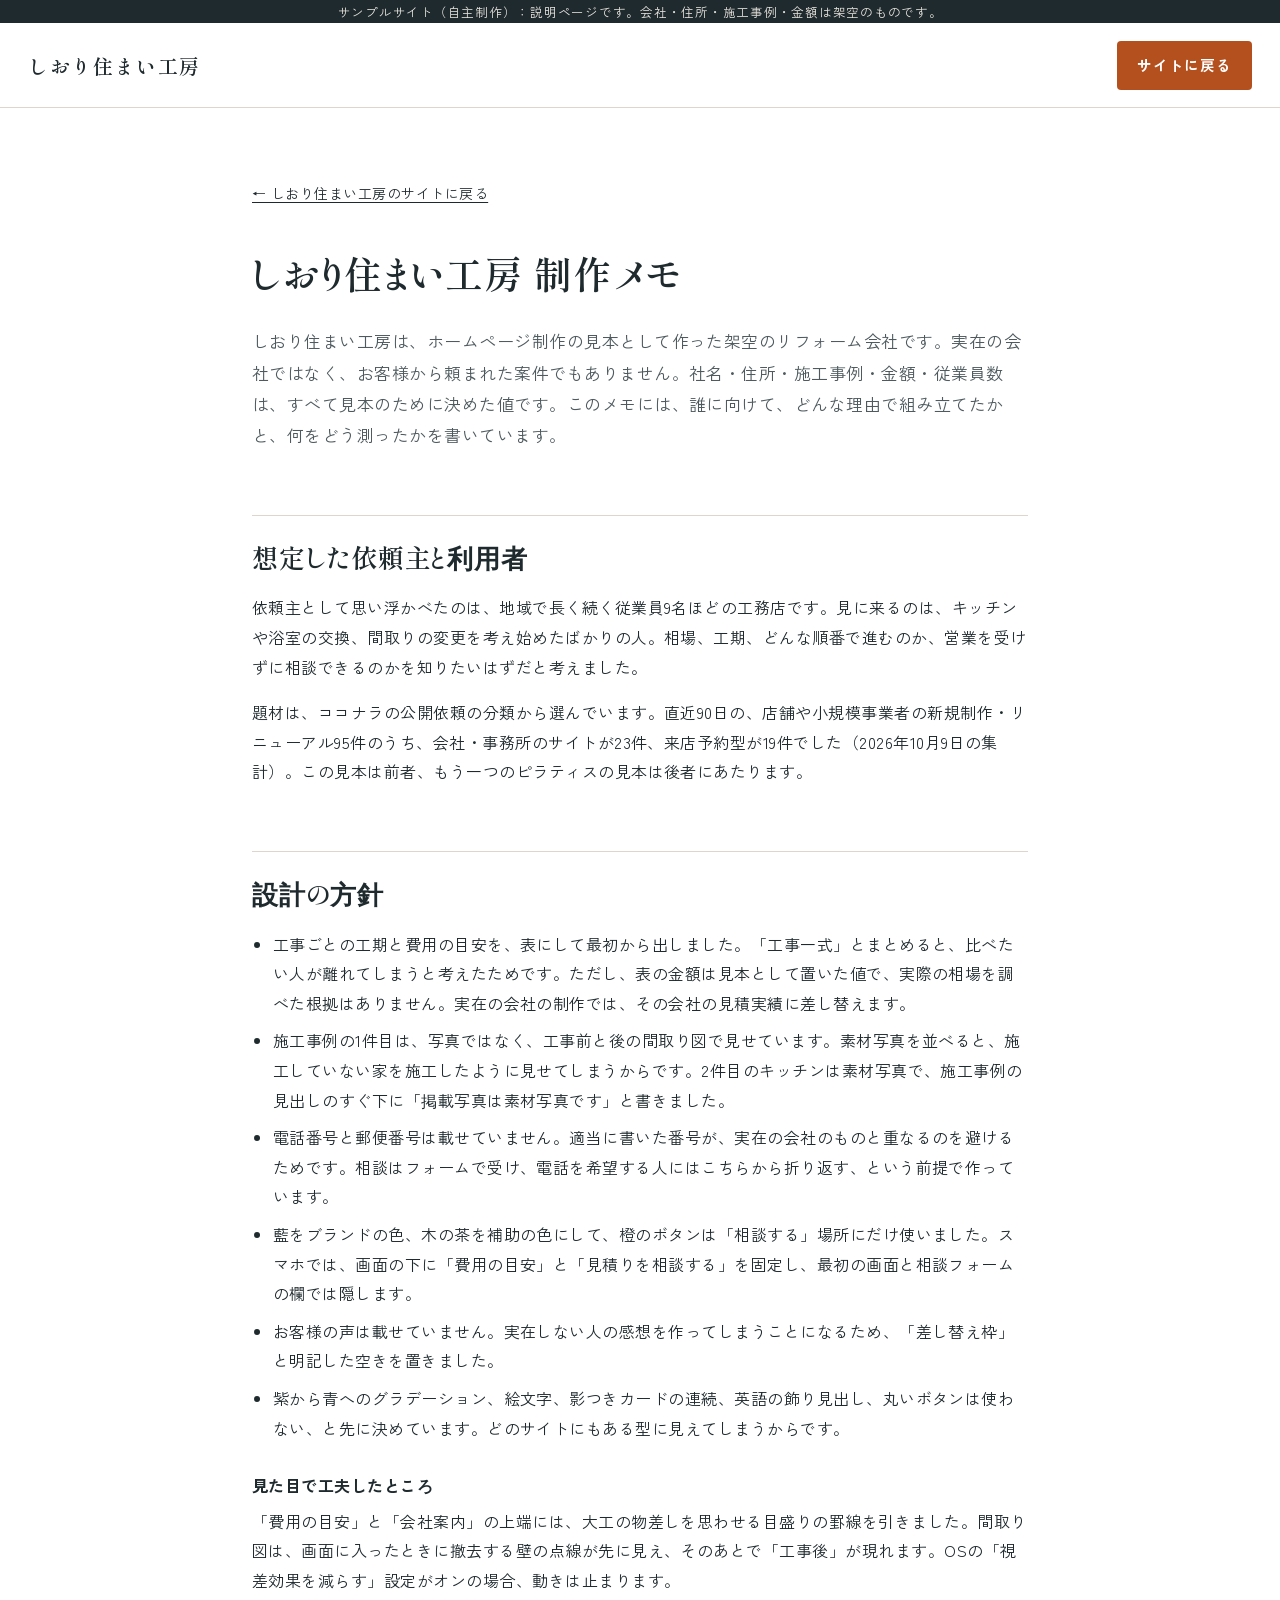
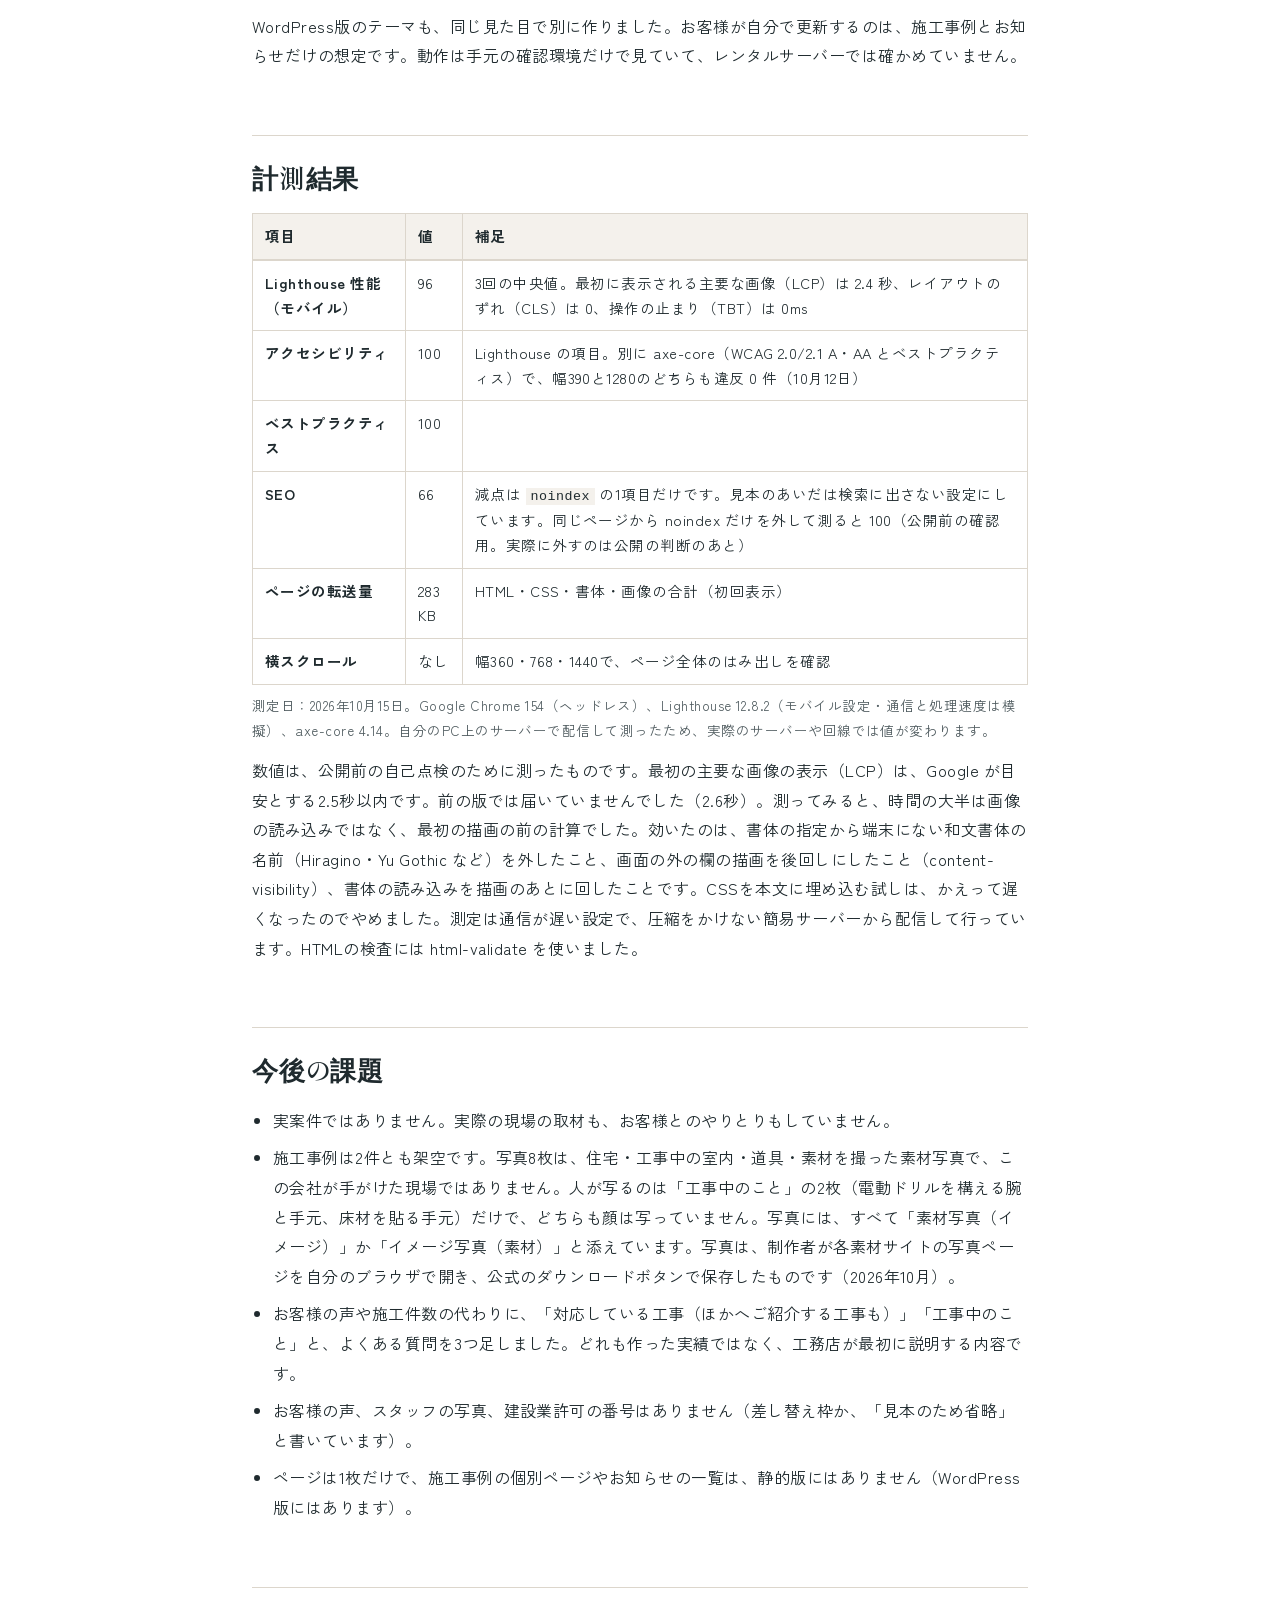
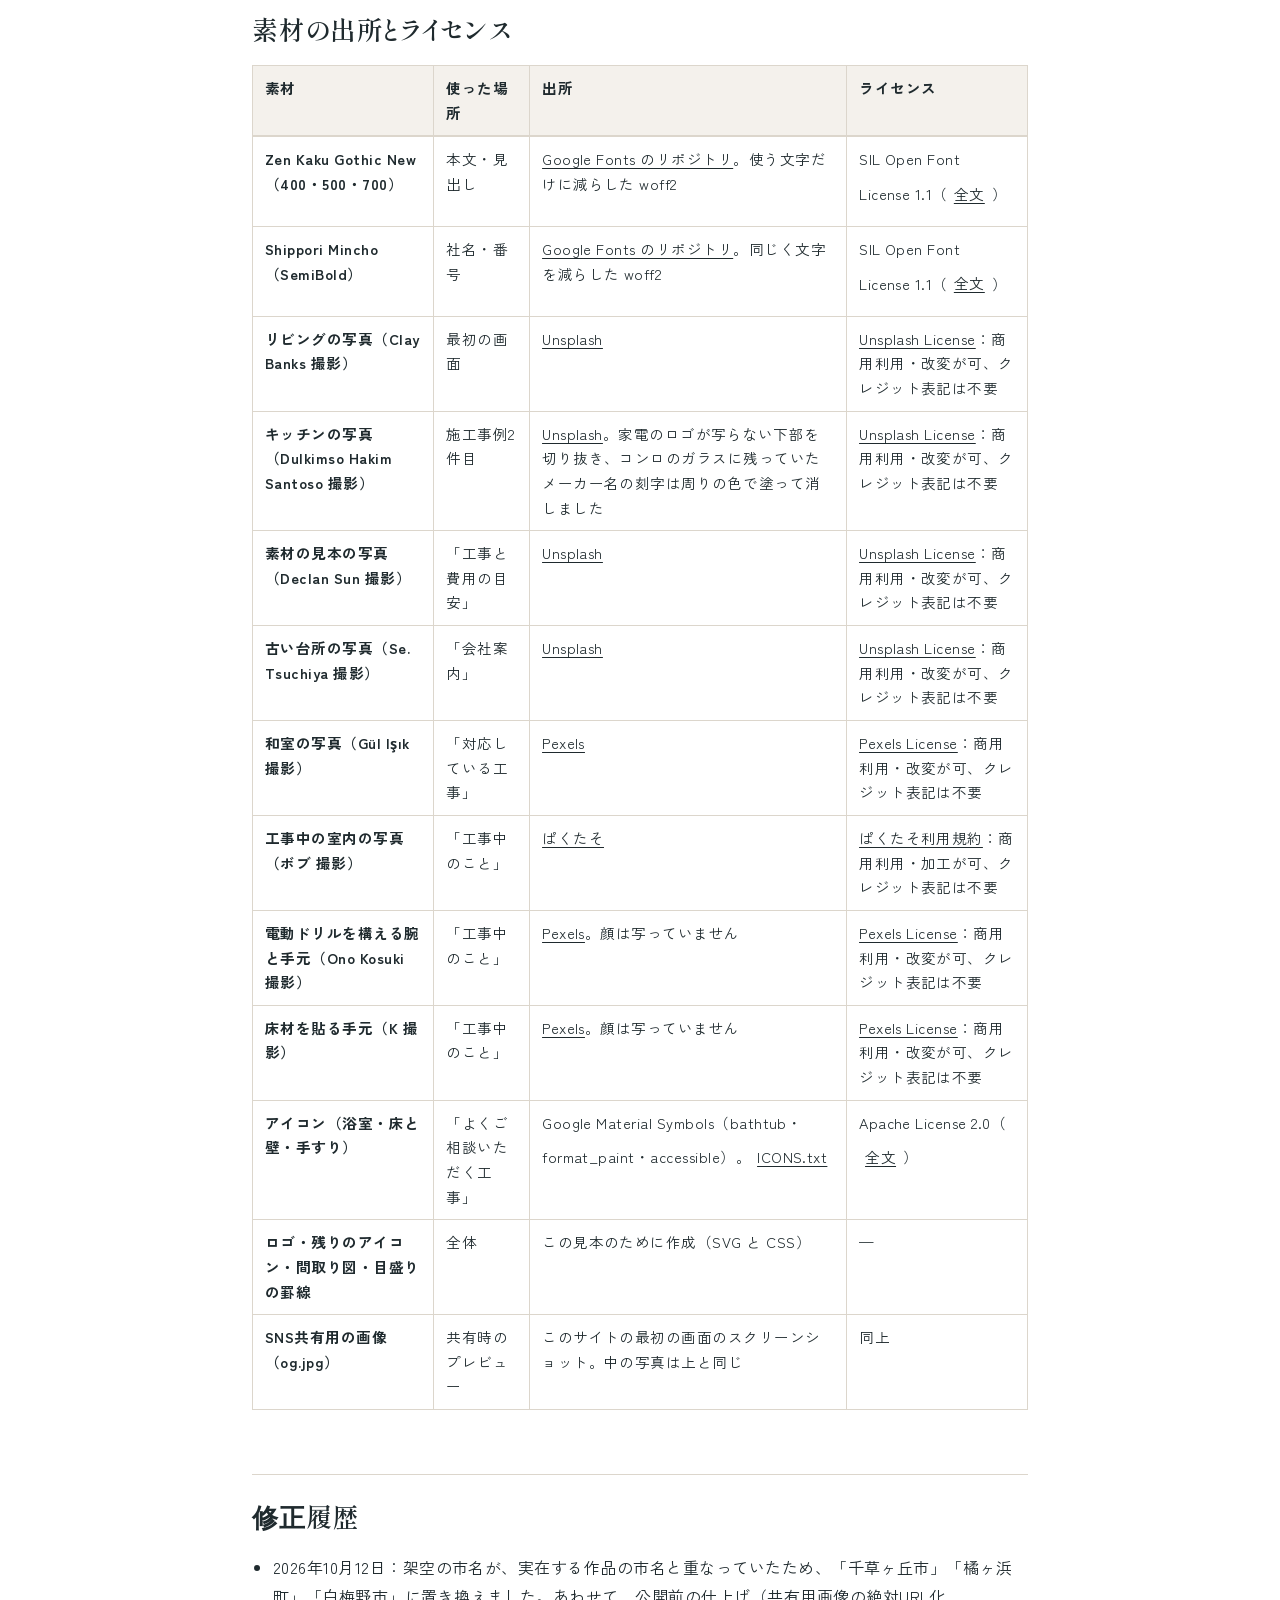
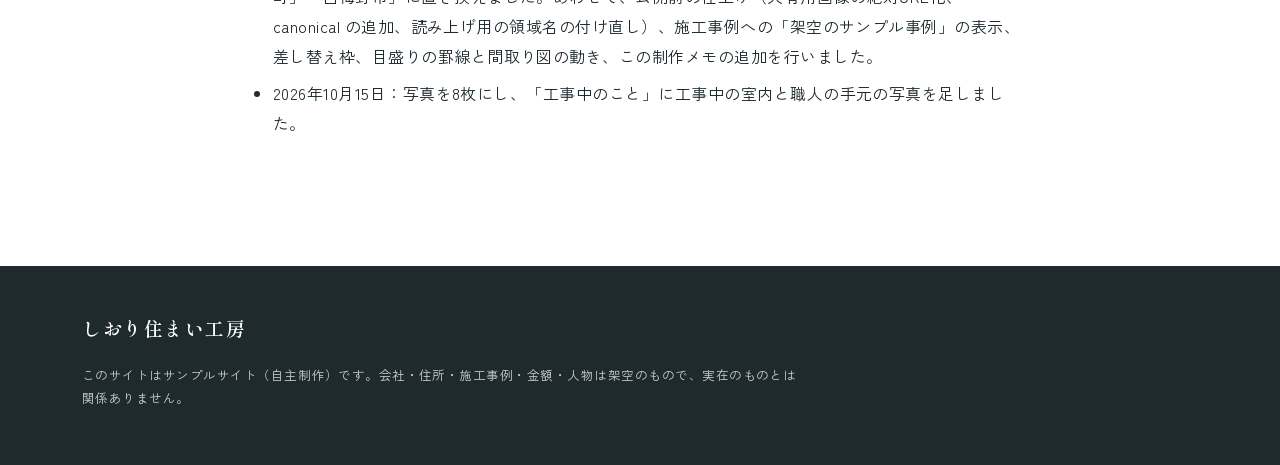
==== reform/notes/index.html @ e92b0770 "初版" ====
<!DOCTYPE html>
<html lang="ja">
<head>
<meta charset="utf-8">
<meta name="viewport" content="width=device-width, initial-scale=1">
<title>制作メモ｜しおり住まい工房（サンプルサイト）</title>
<meta name="description" content="しおり住まい工房（架空のリフォーム会社）の制作メモ。設計の意図、測定値、素材の出所。">
<meta name="robots" content="noindex">
<link rel="canonical" href="https://reypage.pages.dev/reform/notes/">
<link rel="icon" href="data:image/svg+xml,%3Csvg xmlns=%22http://www.w3.org/2000/svg%22 viewBox=%220 0 16 16%22%3E%3Crect width=%2216%22 height=%2216%22 fill=%22%2324476B%22/%3E%3C/svg%3E">
<link rel="stylesheet" href="../style.css">
<link rel="stylesheet" href="../fonts.css">
</head>
<body>
<a class="skip" href="#main">本文へ移動</a>
<aside class="sample-bar" aria-label="この見本について">サンプルサイト（自主制作）：説明ページです。会社・住所・施工事例・金額は架空のものです。</aside>
<header class="header"><div class="header__inner"><a class="logo" href="../"><span class="logo__main" style="font-size:20px">しおり住まい工房</span></a><a class="btn btn--cta" href="../" style="margin-left:auto">サイトに戻る</a></div></header>
<main id="main" class="notes"><div class="wrap wrap--narrow">
<p class="notes__back"><a href="../">← しおり住まい工房のサイトに戻る</a></p>
<h1>しおり住まい工房 制作メモ</h1>
<p class="notes__lead">しおり住まい工房は、ホームページ制作の見本として作った架空のリフォーム会社です。実在の会社ではなく、お客様から頼まれた案件でもありません。社名・住所・施工事例・金額・従業員数は、すべて見本のために決めた値です。このメモには、誰に向けて、どんな理由で組み立てたかと、何をどう測ったかを書いています。</p>

<h2>想定した依頼主と利用者</h2>
<p>依頼主として思い浮かべたのは、地域で長く続く従業員9名ほどの工務店です。見に来るのは、キッチンや浴室の交換、間取りの変更を考え始めたばかりの人。相場、工期、どんな順番で進むのか、営業を受けずに相談できるのかを知りたいはずだと考えました。</p>
<p>題材は、ココナラの公開依頼の分類から選んでいます。直近90日の、店舗や小規模事業者の新規制作・リニューアル95件のうち、会社・事務所のサイトが23件、来店予約型が19件でした（2026年10月9日の集計）。この見本は前者、もう一つのピラティスの見本は後者にあたります。</p>

<h2>設計の方針</h2>
<ul>
<li>工事ごとの工期と費用の目安を、表にして最初から出しました。「工事一式」とまとめると、比べたい人が離れてしまうと考えたためです。ただし、表の金額は見本として置いた値で、実際の相場を調べた根拠はありません。実在の会社の制作では、その会社の見積実績に差し替えます。</li>
<li>施工事例の1件目は、写真ではなく、工事前と後の間取り図で見せています。素材写真を並べると、施工していない家を施工したように見せてしまうからです。2件目のキッチンは素材写真で、施工事例の見出しのすぐ下に「掲載写真は素材写真です」と書きました。</li>
<li>電話番号と郵便番号は載せていません。適当に書いた番号が、実在の会社のものと重なるのを避けるためです。相談はフォームで受け、電話を希望する人にはこちらから折り返す、という前提で作っています。</li>
<li>藍をブランドの色、木の茶を補助の色にして、橙のボタンは「相談する」場所にだけ使いました。スマホでは、画面の下に「費用の目安」と「見積りを相談する」を固定し、最初の画面と相談フォームの欄では隠します。</li>
<li>お客様の声は載せていません。実在しない人の感想を作ってしまうことになるため、「差し替え枠」と明記した空きを置きました。</li>
<li>紫から青へのグラデーション、絵文字、影つきカードの連続、英語の飾り見出し、丸いボタンは使わない、と先に決めています。どのサイトにもある型に見えてしまうからです。</li>
</ul>
<h3>見た目で工夫したところ</h3>
<p>「費用の目安」と「会社案内」の上端には、大工の物差しを思わせる目盛りの罫線を引きました。間取り図は、画面に入ったときに撤去する壁の点線が先に見え、そのあとで「工事後」が現れます。OSの「視差効果を減らす」設定がオンの場合、動きは止まります。</p>
<p>WordPress版のテーマも、同じ見た目で別に作りました。お客様が自分で更新するのは、施工事例とお知らせだけの想定です。動作は手元の確認環境だけで見ていて、レンタルサーバーでは確かめていません。</p>

<h2>計測結果</h2>
<div class="notes__scroll" tabindex="0" role="region" aria-label="測定値の表（横にスクロールできます）"><table>
<caption class="visually-hidden">Lighthouse と axe の測定値</caption>
<thead><tr><th scope="col">項目</th><th scope="col">値</th><th scope="col">補足</th></tr></thead>
<tbody>
<tr><th scope="row">Lighthouse 性能（モバイル）</th><td data-label="値">96</td><td data-label="補足">3回の中央値。最初に表示される主要な画像（LCP）は 2.4 秒、レイアウトのずれ（CLS）は 0、操作の止まり（TBT）は 0ms</td></tr>
<tr><th scope="row">アクセシビリティ</th><td data-label="値">100</td><td data-label="補足">Lighthouse の項目。別に axe-core（WCAG 2.0/2.1 A・AA とベストプラクティス）で、幅390と1280のどちらも違反 0 件（10月12日）</td></tr>
<tr><th scope="row">ベストプラクティス</th><td data-label="値">100</td><td data-label="補足"></td></tr>
<tr><th scope="row">SEO</th><td data-label="値">66</td><td data-label="補足">減点は <code>noindex</code> の1項目だけです。見本のあいだは検索に出さない設定にしています。同じページから noindex だけを外して測ると 100（公開前の確認用。実際に外すのは公開の判断のあと）</td></tr>
<tr><th scope="row">ページの転送量</th><td data-label="値">283 KB</td><td data-label="補足">HTML・CSS・書体・画像の合計（初回表示）</td></tr>
<tr><th scope="row">横スクロール</th><td data-label="値">なし</td><td data-label="補足">幅360・768・1440で、ページ全体のはみ出しを確認</td></tr>
</tbody></table></div>
<p class="src">測定日：2026年10月15日。Google Chrome 154（ヘッドレス）、Lighthouse 12.8.2（モバイル設定・通信と処理速度は模擬）、axe-core 4.14。自分のPC上のサーバーで配信して測ったため、実際のサーバーや回線では値が変わります。</p>
<p>数値は、公開前の自己点検のために測ったものです。最初の主要な画像の表示（LCP）は、Google が目安とする2.5秒以内です。前の版では届いていませんでした（2.6秒）。測ってみると、時間の大半は画像の読み込みではなく、最初の描画の前の計算でした。効いたのは、書体の指定から端末にない和文書体の名前（Hiragino・Yu Gothic など）を外したこと、画面の外の欄の描画を後回しにしたこと（content-visibility）、書体の読み込みを描画のあとに回したことです。CSSを本文に埋め込む試しは、かえって遅くなったのでやめました。測定は通信が遅い設定で、圧縮をかけない簡易サーバーから配信して行っています。HTMLの検査には html-validate を使いました。</p>

<h2>今後の課題</h2>
<ul>
<li>実案件ではありません。実際の現場の取材も、お客様とのやりとりもしていません。</li>
<li>施工事例は2件とも架空です。写真8枚は、住宅・工事中の室内・道具・素材を撮った素材写真で、この会社が手がけた現場ではありません。人が写るのは「工事中のこと」の2枚（電動ドリルを構える腕と手元、床材を貼る手元）だけで、どちらも顔は写っていません。写真には、すべて「素材写真（イメージ）」か「イメージ写真（素材）」と添えています。写真は、制作者が各素材サイトの写真ページを自分のブラウザで開き、公式のダウンロードボタンで保存したものです（2026年10月）。</li>
<li>お客様の声や施工件数の代わりに、「対応している工事（ほかへご紹介する工事も）」「工事中のこと」と、よくある質問を3つ足しました。どれも作った実績ではなく、工務店が最初に説明する内容です。</li>
<li>お客様の声、スタッフの写真、建設業許可の番号はありません（差し替え枠か、「見本のため省略」と書いています）。</li>
<li>ページは1枚だけで、施工事例の個別ページやお知らせの一覧は、静的版にはありません（WordPress版にはあります）。</li>
</ul>

<h2>素材の出所とライセンス</h2>
<div class="notes__scroll" tabindex="0" role="region" aria-label="素材の出所とライセンスの表（横にスクロールできます）"><table>
<caption class="visually-hidden">素材の出所とライセンス</caption>
<thead><tr><th scope="col">素材</th><th scope="col">使った場所</th><th scope="col">出所</th><th scope="col">ライセンス</th></tr></thead>
<tbody>
<tr><th scope="row">Zen Kaku Gothic New（400・500・700）</th><td data-label="使った場所">本文・見出し</td><td data-label="出所"><a href="https://github.com/google/fonts/tree/main/ofl/zenkakugothicnew">Google Fonts のリポジトリ</a>。使う文字だけに減らした woff2</td><td data-label="ライセンス">SIL Open Font License 1.1（<a href="../fonts/OFL_ZenKakuGothicNew.txt">全文</a>）</td></tr>
<tr><th scope="row">Shippori Mincho（SemiBold）</th><td data-label="使った場所">社名・番号</td><td data-label="出所"><a href="https://github.com/google/fonts/tree/main/ofl/shipporimincho">Google Fonts のリポジトリ</a>。同じく文字を減らした woff2</td><td data-label="ライセンス">SIL Open Font License 1.1（<a href="../fonts/OFL_ShipporiMincho.txt">全文</a>）</td></tr>
<tr><th scope="row">リビングの写真（Clay Banks 撮影）</th><td data-label="使った場所">最初の画面</td><td data-label="出所"><a href="https://unsplash.com/photos/7pvC_d2iXSE">Unsplash</a></td><td data-label="ライセンス"><a href="https://unsplash.com/license">Unsplash License</a>：商用利用・改変が可、クレジット表記は不要</td></tr>
<tr><th scope="row">キッチンの写真（Dulkimso Hakim Santoso 撮影）</th><td data-label="使った場所">施工事例2件目</td><td data-label="出所"><a href="https://unsplash.com/photos/fdgzbUqUYVI">Unsplash</a>。家電のロゴが写らない下部を切り抜き、コンロのガラスに残っていたメーカー名の刻字は周りの色で塗って消しました</td><td data-label="ライセンス"><a href="https://unsplash.com/license">Unsplash License</a>：商用利用・改変が可、クレジット表記は不要</td></tr>
<tr><th scope="row">素材の見本の写真（Declan Sun 撮影）</th><td data-label="使った場所">「工事と費用の目安」</td><td data-label="出所"><a href="https://unsplash.com/photos/apJMCEBNucw">Unsplash</a></td><td data-label="ライセンス"><a href="https://unsplash.com/license">Unsplash License</a>：商用利用・改変が可、クレジット表記は不要</td></tr>
<tr><th scope="row">古い台所の写真（Se. Tsuchiya 撮影）</th><td data-label="使った場所">「会社案内」</td><td data-label="出所"><a href="https://unsplash.com/photos/gm7OwXLhJFY">Unsplash</a></td><td data-label="ライセンス"><a href="https://unsplash.com/license">Unsplash License</a>：商用利用・改変が可、クレジット表記は不要</td></tr>
<tr><th scope="row">和室の写真（Gül Işık 撮影）</th><td data-label="使った場所">「対応している工事」</td><td data-label="出所"><a href="https://www.pexels.com/photo/35680935/">Pexels</a></td><td data-label="ライセンス"><a href="https://www.pexels.com/license/">Pexels License</a>：商用利用・改変が可、クレジット表記は不要</td></tr>
<tr><th scope="row">工事中の室内の写真（ボブ 撮影）</th><td data-label="使った場所">「工事中のこと」</td><td data-label="出所"><a href="https://www.pakutaso.com/20200706202post-28720.html">ぱくたそ</a></td><td data-label="ライセンス"><a href="https://www.pakutaso.com/userpolicy.html">ぱくたそ利用規約</a>：商用利用・加工が可、クレジット表記は不要</td></tr>
<tr><th scope="row">電動ドリルを構える腕と手元（Ono Kosuki 撮影）</th><td data-label="使った場所">「工事中のこと」</td><td data-label="出所"><a href="https://www.pexels.com/photo/5973900/">Pexels</a>。顔は写っていません</td><td data-label="ライセンス"><a href="https://www.pexels.com/license/">Pexels License</a>：商用利用・改変が可、クレジット表記は不要</td></tr>
<tr><th scope="row">床材を貼る手元（K 撮影）</th><td data-label="使った場所">「工事中のこと」</td><td data-label="出所"><a href="https://www.pexels.com/photo/4263067/">Pexels</a>。顔は写っていません</td><td data-label="ライセンス"><a href="https://www.pexels.com/license/">Pexels License</a>：商用利用・改変が可、クレジット表記は不要</td></tr>
<tr><th scope="row">アイコン（浴室・床と壁・手すり）</th><td data-label="使った場所">「よくご相談いただく工事」</td><td data-label="出所">Google Material Symbols（bathtub・format_paint・accessible）。<a href="../ICONS.txt">ICONS.txt</a></td><td data-label="ライセンス">Apache License 2.0（<a href="../LICENSE_Apache-2.0.txt">全文</a>）</td></tr>
<tr><th scope="row">ロゴ・残りのアイコン・間取り図・目盛りの罫線</th><td data-label="使った場所">全体</td><td data-label="出所">この見本のために作成（SVG と CSS）</td><td data-label="ライセンス">—</td></tr>
<tr><th scope="row">SNS共有用の画像（og.jpg）</th><td data-label="使った場所">共有時のプレビュー</td><td data-label="出所">このサイトの最初の画面のスクリーンショット。中の写真は上と同じ</td><td data-label="ライセンス">同上</td></tr>
</tbody></table></div>

<h2>修正履歴</h2>
<ul>
<li>2026年10月12日：架空の市名が、実在する作品の市名と重なっていたため、「千草ヶ丘市」「橘ヶ浜町」「白梅野市」に置き換えました。あわせて、公開前の仕上げ（共有用画像の絶対URL化、canonical の追加、読み上げ用の領域名の付け直し）、施工事例への「架空のサンプル事例」の表示、差し替え枠、目盛りの罫線と間取り図の動き、この制作メモの追加を行いました。</li>
<li>2026年10月15日：写真を8枚にし、「工事中のこと」に工事中の室内と職人の手元の写真を足しました。</li>
</ul>

</div></main>
<footer class="footer"><div class="wrap"><p class="footer__logo">しおり住まい工房</p><p class="footer__disclaimer">このサイトはサンプルサイト（自主制作）です。会社・住所・施工事例・金額・人物は架空のもので、実在のものとは関係ありません。</p></div></footer>
</body></html>
---- reform/style.css ----
/* しおり住まい工房（見本・架空）— デザインの決まり: DESIGN.md */
:root{
  --bg:#FFFFFF; --bg2:#F4F1EC; --bg3:#EAE4DA;
  --ink:#1F2A2E; --ink2:#4E5A5E; --line:#DCD6CC;
  --wood:#82572D; --wood-l:#E9DCCB;
  --brand:#24476B; --brand-d:#1A3550;
  --cta:#B4501E; --cta-h:#963F14;
  --sans:"ZenKaku",sans-serif;
  --serif:"Shippori",serif;
  --w:1180px; --sec:112px;
}
*,*::before,*::after{box-sizing:border-box}
html{scroll-behavior:smooth;-webkit-text-size-adjust:100%}
@media (prefers-reduced-motion:reduce){html{scroll-behavior:auto}}
body{margin:0;background:var(--bg);color:var(--ink);font-family:var(--sans);font-size:16px;line-height:1.85;letter-spacing:.03em}
img{max-width:100%;height:auto;display:block}
a{color:inherit}
:focus-visible{outline:3px solid var(--cta);outline-offset:3px}
.skip{position:absolute;left:-999px;top:0;background:#fff;padding:8px 12px;z-index:100}
.skip:focus{left:8px}
.visually-hidden{position:absolute;width:1px;height:1px;overflow:hidden;clip:rect(0 0 0 0);white-space:nowrap}
.nw{display:inline-block;white-space:nowrap}
.wrap{max-width:var(--w);margin:0 auto;padding:0 32px}
.wrap--narrow{max-width:840px}
p{margin:0 0 1em}
.sample-bar{background:var(--ink);color:#E8E4DD;font-size:12.5px;text-align:center;padding:6px 12px;letter-spacing:.06em}

/* header */
.header{position:sticky;top:0;z-index:50;background:#fff;border-bottom:1px solid var(--line)}
.header__inner{max-width:1360px;margin:0 auto;padding:0 28px;height:84px;display:flex;align-items:center;gap:32px}
.logo{display:flex;align-items:center;gap:12px;text-decoration:none}
.logo__mark{width:34px;height:34px;background:var(--brand);position:relative;flex:none}
.logo__mark::before{content:"";position:absolute;left:50%;top:11px;width:15px;height:15px;border-top:3px solid #fff;border-left:3px solid #fff;transform:translateX(-50%) rotate(45deg)}
.logo__mark::after{content:"";position:absolute;left:50%;bottom:6px;width:6px;height:9px;background:var(--wood-l);transform:translateX(-50%)}
.logo__text{display:flex;flex-direction:column;line-height:1.25}
.logo__main{font-family:var(--serif);font-weight:600;font-size:22px;letter-spacing:.08em}
.logo__sub{font-size:11px;color:var(--ink2);letter-spacing:.12em}
.nav{margin-left:auto}
.nav ul{display:flex;gap:26px;list-style:none;margin:0;padding:0}
.nav a{text-decoration:none;font-weight:500;font-size:14.5px}
.nav a:hover{color:var(--cta)}
.header__contact{display:flex;align-items:center;gap:18px}
.header__tel{margin:0;display:flex;flex-direction:column;align-items:flex-end;line-height:1.3}
.header__tel-no{font-size:17px;font-weight:700;letter-spacing:.06em;color:var(--brand)}

.header__hours{font-size:11.5px;color:var(--ink2)}
.menu-btn{display:none}

/* buttons */
.btn{display:inline-flex;align-items:center;justify-content:center;gap:10px;text-decoration:none;font-weight:700;letter-spacing:.06em;border-radius:4px;border:0;cursor:pointer;font-family:inherit;transition:background .15s}
.btn--cta{background:var(--cta);color:#fff;padding:11px 20px;font-size:14.5px}
.btn--cta:hover{background:var(--cta-h)}
.btn--lg{padding:17px 36px;font-size:16px;min-width:280px}
.btn--lg::after{content:"";width:7px;height:7px;border-top:2px solid currentColor;border-right:2px solid currentColor;transform:rotate(45deg)}

/* hero */
.hero{position:relative;max-width:1600px;margin:0 auto;height:clamp(560px,calc(100vh - 92px),820px)}
.hero__photo{position:absolute;inset:0;display:block;margin:0}
.hero__photo img{width:100%;height:100%;object-fit:cover}
.hero__cap{position:absolute;right:16px;bottom:14px;background:rgba(31,42,46,.78);color:#fff;font-size:12px;padding:4px 10px;letter-spacing:.05em}
.hero__panel{position:relative;z-index:1;background:#fff;width:min(560px,46%);margin-left:max(28px,calc((100% - 1300px)/2));top:50%;transform:translateY(-50%);padding:48px 48px 44px;border-top:6px solid var(--brand);box-shadow:0 2px 0 rgba(31,42,46,.08)}
.hero__area{font-size:13.5px;font-weight:700;color:var(--brand);margin-bottom:14px}
.hero__title{font-size:clamp(30px,3vw,44px);line-height:1.45;font-weight:700;letter-spacing:.04em;margin:0 0 20px}
.hero__lead{color:var(--ink2)}
.hero__points{list-style:none;margin:20px 0 26px;padding:0;display:flex;flex-wrap:wrap;gap:8px 24px}
.hero__points li{font-weight:700;font-size:15px;padding-left:26px;position:relative}
.hero__points li::before{content:"";position:absolute;left:2px;top:8px;width:14px;height:8px;border-left:3px solid var(--cta);border-bottom:3px solid var(--cta);transform:rotate(-45deg)}

/* menu */
.menu{padding:80px 0 0}
.h2{font-feature-settings:"palt" 1;font-size:clamp(24px,2.4vw,33px);font-weight:700;line-height:1.55;letter-spacing:.04em;margin:0 0 32px}
.h2--center{text-align:center}
.menu__list{list-style:none;padding:0;margin:0;display:grid;grid-template-columns:repeat(6,1fr);border-left:1px solid var(--line)}
.menu__list li{border-right:1px solid var(--line)}
.menu__list a{display:flex;flex-direction:column;align-items:center;text-align:center;padding:24px 10px 22px;text-decoration:none;color:var(--ink)}
.menu__ico{width:40px;height:40px;fill:var(--wood);margin-bottom:8px}
.menu__ico--line{fill:none;color:var(--wood)}
.menu__list a:hover{background:var(--bg2)}
.menu__name{font-weight:700;font-size:17px}
.menu__desc{font-size:12.5px;color:var(--ink2)}

/* section head */
.sec-head{margin-bottom:8px}
.eyebrow{display:inline-block;font-size:13px;font-weight:700;color:var(--wood);letter-spacing:.14em;margin-bottom:10px;padding-left:14px;border-left:3px solid var(--wood);line-height:1.2}
.eyebrow--light{color:var(--wood-l);border-color:var(--wood-l)}

/* works */
.works{padding:var(--sec) 0}
.case{display:grid;grid-template-columns:58fr 42fr;gap:56px;align-items:center;margin-top:48px}
.case--rev .case__photo{order:2}
.case__photo img{aspect-ratio:4/3;object-fit:cover;width:100%}
.case__photo{margin:0}
.plan{background:var(--bg2);padding:28px 24px 18px;border:1px solid var(--line)}
.plan__pair{display:grid;grid-template-columns:1fr 36px 1fr;align-items:center;gap:8px}
.plan__ttl{margin:0 0 8px;font-weight:700;font-size:14px;text-align:center}
.plan__box{position:relative;aspect-ratio:4/3;border:5px solid var(--ink);background:#fff;display:grid}
.plan__box--before{grid-template-columns:36fr 64fr}
.r{display:flex;align-items:center;justify-content:center;text-align:center;font-size:13px;line-height:1.4;color:var(--ink2)}
.r1{background:#F1ECE3}
.wall{position:absolute;top:0;bottom:0;left:36%;border-left:5px dashed var(--cta)}
.r3{background:var(--wood-l);font-weight:700;color:var(--ink);font-size:15px;padding-left:20%}
.post{position:absolute;left:calc(36% - 6px);top:14%;width:12px;height:12px;background:var(--ink)}
.plan__arrow{height:0;border-top:3px solid var(--wood);position:relative}
.plan__arrow::after{content:"";position:absolute;right:-2px;top:-8px;border:6px solid transparent;border-left:10px solid var(--wood)}
.plan figcaption{font-size:12px;color:var(--ink2);margin-top:14px;line-height:1.8}
.lg{display:inline-block;width:16px;height:0;vertical-align:4px;margin-right:4px}
.lg--wall{border-top:3px dashed var(--cta)}
.lg--post{width:9px;height:9px;background:var(--ink);vertical-align:0}
.case__tag{display:inline-block;background:var(--brand);color:#fff;font-size:12.5px;font-weight:700;padding:3px 10px;margin-bottom:12px;letter-spacing:.06em}
.h3{font-size:22px;font-weight:700;line-height:1.5;margin:0 0 18px;font-feature-settings:"palt" 1}
.spec{display:grid;grid-template-columns:1fr 1fr;gap:0;margin:0 0 20px;border-top:1px solid var(--line)}
.spec div{padding:10px 0;border-bottom:1px solid var(--line);display:flex;gap:12px}
.spec dt{font-size:13px;color:var(--ink2);min-width:3em}
.spec dd{margin:0;font-weight:700;font-size:15px}
.case__body>p:last-child{color:var(--ink2);font-size:15px}

/* cost */
.cost{padding:var(--sec) 0;background:var(--bg2)}
.table-scroll{overflow-x:auto;margin-top:24px}
.ct{width:100%;min-width:760px;border-collapse:collapse;background:#fff}
.ct th,.ct td{padding:18px 20px;border-bottom:1px solid var(--line);text-align:left;vertical-align:middle}
.ct thead th{background:var(--ink);color:#fff;font-size:14px;font-weight:500}
.ct tbody th{font-weight:700;font-size:16px}
.ct td{font-size:14.5px;color:var(--ink2)}
.ct td b{font-size:19px;color:var(--ink);letter-spacing:.02em;white-space:nowrap}
.note{font-size:13px;color:var(--ink2);margin-top:18px}

/* promise */
.promise{display:grid;grid-template-columns:1fr 1fr;background:var(--brand-d);color:#EEF1F4}
.promise__photo img{width:100%;height:100%;object-fit:cover;min-height:560px}
.promise__body{padding:88px clamp(32px,6vw,96px) 80px}
.promise .h2{color:#fff}
.promise__list{list-style:none;padding:0;margin:0;counter-reset:p}
.promise__list li{counter-increment:p;padding:22px 0 18px 64px;border-top:1px solid rgba(255,255,255,.22);position:relative}
.promise__list li::before{content:counter(p,decimal-leading-zero);position:absolute;left:0;top:18px;font-family:var(--serif);font-size:28px;color:var(--wood-l)}
.promise__list h3{font-size:18px;margin:0 0 6px;color:#fff}
.promise__list p{margin:0;font-size:15px;color:#CBD5DE}

/* flow */
.flow{padding:var(--sec) 0}
.steps{list-style:none;padding:0;margin:40px 0 0;display:grid;grid-template-columns:repeat(3,1fr);gap:0;border-top:2px solid var(--ink)}
.steps li{padding:26px 28px 26px 0;border-bottom:1px solid var(--line)}
.steps li:not(:nth-child(3n+1)){padding-left:28px;border-left:1px solid var(--line)}
.steps__no{font-family:var(--serif);font-size:30px;color:var(--wood);line-height:1}
.steps h3{font-size:18px;margin:10px 0 6px}
.steps p{margin:0;font-size:15px;color:var(--ink2)}

/* company */
.company{padding:var(--sec) 0;background:var(--bg2)}
.company__grid{display:grid;grid-template-columns:5fr 6fr;gap:72px;align-items:start}
.ctable{margin:0;background:#fff;padding:8px 32px}
.ctable div{display:grid;grid-template-columns:110px 1fr;padding:16px 0;border-bottom:1px solid var(--line)}
.ctable div:last-child{border-bottom:0}
.ctable dt{font-weight:700;color:var(--brand)}
.ctable dd{margin:0}

/* faq */
.faq{padding:var(--sec) 0}
details{border:1px solid var(--line);margin-bottom:12px;background:#fff}
summary{cursor:pointer;list-style:none;padding:20px 52px 20px 56px;position:relative;font-weight:700}
summary::-webkit-details-marker{display:none}
summary::before{content:"Q";position:absolute;left:18px;top:16px;width:26px;height:26px;background:var(--brand);color:#fff;font-size:14px;display:flex;align-items:center;justify-content:center}
summary::after{content:"";position:absolute;right:22px;top:28px;width:9px;height:9px;border-right:2px solid var(--ink2);border-bottom:2px solid var(--ink2);transform:rotate(45deg)}
details[open] summary::after{transform:rotate(-135deg);top:32px}
details p{margin:0;padding:0 24px 22px 56px;color:var(--ink2)}

/* contact */
.contact{padding:var(--sec) 0;background:var(--bg3)}
.contact__grid{display:grid;grid-template-columns:2fr 3fr;gap:64px}
.contact__tel{margin:28px 0 20px;font-weight:700;line-height:1.5}
.contact__tel-no{display:block;font-size:30px;letter-spacing:.06em;color:var(--brand)}
.contact__tel-h{display:block;font-weight:400;font-size:14px;color:var(--ink2);margin-top:4px}
.contact__note{font-size:13px;color:var(--ink2);border-left:3px solid var(--wood);padding-left:10px}
.form{background:#fff;padding:40px}
.field{margin:0 0 22px;border:0;padding:0}
.field label,.field legend{display:block;font-weight:700;margin-bottom:8px;font-size:15px}
.req{display:inline-block;background:var(--cta);color:#fff;font-size:11px;padding:1px 6px;margin-left:6px;vertical-align:2px}
input[type=text],input[type=email],textarea{width:100%;font:inherit;padding:12px 14px;border:1px solid #6E675B;border-radius:3px;background:#fff}
.chips{display:flex;flex-wrap:wrap;gap:10px}
.chips label{font-weight:500;border:1px solid #6E675B;padding:8px 14px;border-radius:3px;margin:0;display:flex;gap:6px;align-items:center;cursor:pointer}

.footer{background:var(--ink);color:#C9CFD2;padding:44px 0}
.footer__logo{font-family:var(--serif);font-size:19px;color:#fff;letter-spacing:.08em}
.footer__disclaimer{font-size:12.5px;max-width:58em;line-height:1.8}

/* 1181〜1360px：電話欄の代わりの案内を隠し、ナビとボタンを1行に保つ */
.logo,.nav a,.header .btn,.header__tel{white-space:nowrap}
@media (max-width:1360px){.header__tel{display:none}.header__inner{gap:24px}.nav ul{gap:20px}}
@media (max-width:1180px){
  .nav,.header__tel{display:none}
  .header__contact{margin-left:auto}
  .menu-btn{display:flex;flex-direction:column;align-items:center;gap:4px;background:none;border:0;padding:6px;font:inherit;font-size:10px;color:var(--ink);cursor:pointer}
  .menu-btn__bar,.menu-btn__bar::before,.menu-btn__bar::after{display:block;width:24px;height:2px;background:var(--ink);position:relative;content:""}
  .menu-btn__bar{margin:8px 0 6px}
  .menu-btn__bar::before{position:absolute;top:-7px}
  .menu-btn__bar::after{position:absolute;top:7px}
  .nav-open .nav{display:block;position:absolute;top:84px;left:0;right:0;background:#fff;border-bottom:1px solid var(--line);padding:8px 20px 20px}
  .nav-open .nav ul{flex-direction:column;gap:0}
  .nav-open .nav a{display:block;padding:14px 0;border-bottom:1px solid var(--line);font-size:16px}
  .menu__list{grid-template-columns:repeat(3,1fr);border-top:1px solid var(--line)}
  .menu__list li{border-bottom:1px solid var(--line)}
}
@media (max-width:767px){
  :root{--sec:76px}
  body{font-size:15.5px}
  .wrap{padding:0 20px}
  .header__inner{height:62px;padding:0 14px;gap:10px}
  .logo__mark{width:28px;height:28px}
  .logo__mark::before{top:9px;width:12px;height:12px}
  .logo__mark::after{bottom:5px;height:7px;width:5px}
  .logo__main{font-size:18px}
  .logo__sub{font-size:10px}
  .header__contact{display:none}
  .menu-btn{margin-left:auto}
  .nav-open .nav{top:62px}
  .hero{height:auto}
  .hero__photo{position:relative;inset:auto}
  .hero__photo img{aspect-ratio:4/3;height:auto}
  .hero__panel{width:auto;margin:-36px 14px 0;transform:none;top:auto;padding:28px 22px 26px;border:1px solid var(--line);border-top:6px solid var(--brand)}
  .hero__title{font-size:28px;letter-spacing:.01em}
  .btn--lg{width:100%;min-width:0}
  .menu{padding-top:64px}
  .menu__list{grid-template-columns:repeat(2,1fr)}
  .case,.case--rev{grid-template-columns:1fr;gap:20px;margin-top:36px}
  .case--rev .case__photo{order:0}
  .spec{grid-template-columns:1fr}
  .promise{grid-template-columns:1fr}
  .promise__photo img{min-height:0;aspect-ratio:4/3}
  .promise__body{padding:56px 20px}
  .steps{grid-template-columns:1fr}
  .steps li,.steps li:not(:nth-child(3n+1)){padding:20px 0;border-left:0}
  .company__grid,.contact__grid{grid-template-columns:1fr;gap:28px}
  .ctable{padding:4px 18px}
  .ctable div{grid-template-columns:88px 1fr}
  .form{padding:24px 18px}
  .hero__cap{top:12px;bottom:auto;right:10px;font-size:11px}
  .table-scroll{overflow:visible}
  .ct{min-width:0;background:transparent}
  .ct thead{position:absolute;width:1px;height:1px;overflow:hidden;clip:rect(0 0 0 0)}
  .ct tbody tr{display:block;background:#fff;margin-bottom:12px;padding:16px 18px}
  .ct tbody th{display:block;padding:0 0 8px;border-bottom:1px solid var(--line);margin-bottom:6px}
  .ct td{display:grid;grid-template-columns:7.5em 1fr;padding:6px 0;border:0;font-size:14px}
  .ct td::before{content:attr(data-label);color:var(--ink2);font-size:12.5px}
  .ct td b{font-size:17px}
}

.header__tel-no,.contact__tel-no{text-decoration:none}
.ct tbody tr:target{outline:3px solid var(--cta);outline-offset:-3px;background:#FFF7F1}
.ct tbody tr{scroll-margin-top:96px}
.sp-bar{display:none}
@media (max-width:767px){
  .sp-bar{display:grid;grid-template-columns:1fr 1.3fr;position:fixed;left:0;right:0;bottom:0;z-index:60;box-shadow:0 -1px 0 rgba(0,0,0,.12)}
  .sp-bar a{display:flex;flex-direction:column;align-items:center;justify-content:center;min-height:56px;font-weight:700;text-decoration:none;font-size:15px}
  .sp-bar__tel{background:#fff;color:var(--brand)}
  .sp-bar__tel span{font-weight:400;font-size:11px;color:var(--ink2)}
  .sp-bar__form{background:var(--cta);color:#fff}
  .footer{padding-bottom:80px}
}

/* ── v2 追加 ── */
/* 寸法の目盛り（大工の物差し）：費用の目安と会社案内の上端に */
.cost,.company{position:relative}
.ruler{position:absolute;left:0;right:0;top:0;height:16px;pointer-events:none;
  background:
   repeating-linear-gradient(90deg,rgba(31,42,46,.45) 0 1.5px,transparent 1.5px 60px) left top/100% 16px no-repeat,
   repeating-linear-gradient(90deg,rgba(31,42,46,.45) 0 1px,transparent 1px 12px) left top/100% 8px no-repeat}
.fict{display:inline-block;margin:0 0 12px 8px;font-size:12.5px;color:var(--ink2);border:1px dashed #6E675B;padding:2px 8px;letter-spacing:.04em}
.slot{background:var(--bg)}
@media (prefers-reduced-motion:no-preference){
  /* 間取り図：壁の点線が先に見え、そのあと「工事後」が現れる */
  .js .plan:not(.is-in) .plan__arrow,.js .plan:not(.is-in) .plan__box--after{opacity:0}
  .js .plan:not(.is-in) .plan__box--after{transform:translateX(10px)}
  .plan__arrow,.plan__box--after{transition:opacity .7s ease-out .5s,transform .7s ease-out .5s}
  .js .plan.is-in .wall{animation:wallpulse 1.2s ease-in-out 1}
  @keyframes wallpulse{0%,100%{opacity:1}50%{opacity:.25}}
}

/* 制作メモページ */
.notes{padding:64px 0 var(--sec)}
.notes__back{font-size:14px;margin:0 0 28px}
.notes h1{font-family:var(--serif);font-weight:600;font-size:clamp(26px,3vw,38px);line-height:1.5;margin:0 0 24px;letter-spacing:.03em;font-feature-settings:"palt" 1}
.notes__lead{font-size:17px;color:var(--ink2);margin-bottom:12px}
.notes h2{font-family:var(--serif);font-weight:600;font-size:clamp(21px,2.1vw,26px);line-height:1.6;margin:64px 0 16px;padding-top:20px;border-top:1px solid var(--line);letter-spacing:.03em;font-feature-settings:"palt" 1}
.notes h3{font-size:16px;margin:28px 0 6px}
.notes ul{padding-left:1.3em;margin:0 0 1em}
.notes li{margin-bottom:.5em}
.notes__scroll{overflow-x:auto;margin:16px 0 8px}
.notes table{border-collapse:collapse;width:100%;min-width:560px;font-size:14.5px;background:#fff;color:var(--ink)}
.notes th,.notes td{border:1px solid var(--line);padding:10px 12px;text-align:left;vertical-align:top;line-height:1.7}
.notes thead th{background:var(--bg2);font-weight:700}
.notes .src{font-size:13.5px;color:var(--ink2)}
.notes code{font-size:.92em;background:var(--bg2);padding:1px 5px}
.notes a{text-underline-offset:3px}
@media (max-width:767px){.notes{padding-top:40px}.notes h2{margin-top:48px}.notes__lead{font-size:16px}}
/* 差し替え枠・架空の明示 */
.slot{padding:var(--sec) 0 0}
.slot__box{border:2px dashed #6E675B;padding:28px 32px;background:transparent}
.slot__tag{display:inline-block;font-size:12.5px;font-weight:700;color:var(--ink2);letter-spacing:.06em;margin:0 0 10px}
.slot__title{font-size:clamp(18px,1.8vw,22px);line-height:1.6;margin:0 0 10px;font-feature-settings:"palt" 1}
.slot__box p:last-child{margin:0;color:var(--ink2);font-size:15px}
.sample-bar a{color:inherit;text-underline-offset:3px;margin-left:.6em;font-weight:700}
.footer__link{font-size:13.5px;margin:0 0 10px}
.footer__link a{text-underline-offset:3px}
/* 小さい文字を12px未満にしない */
.logo__sub,.req,.menu-btn,.hero__cap,.sp-bar__tel span{font-size:12px}
@media (max-width:767px){.hero__cap{font-size:12px}.logo__sub{letter-spacing:.06em}}

@media (max-width:767px){
  .notes__scroll{overflow:visible}
  .notes table{min-width:0;background:transparent}
  .notes thead{position:absolute;width:1px;height:1px;overflow:hidden;clip:rect(0 0 0 0)}
  .notes tbody tr{display:block;background:#fff;border:1px solid var(--line);margin-bottom:12px;padding:6px 0}
  .notes tbody th,.notes tbody td{display:block;border:0;padding:4px 14px}
  .notes tbody th{font-weight:700;border-bottom:1px solid var(--line);padding-bottom:8px;margin-bottom:4px}
  .notes td[data-label]::before{content:attr(data-label);display:block;font-size:12.5px;color:var(--ink2);margin-top:4px}
  .notes td:empty{display:none}
}

/* v2 写真（素材） */
.shot{margin:0}
.shot img{display:block;width:100%;height:auto;aspect-ratio:3/2;object-fit:cover;background:var(--bg3)}
.shot figcaption{font-size:12px;color:var(--ink2);margin-top:6px}
.shot--left{margin-top:24px;max-width:480px}
.sec-head--photo{display:grid;grid-template-columns:minmax(0,1fr) minmax(0,420px);gap:48px;align-items:end;margin-bottom:24px}
@media (max-width:767px){.sec-head--photo{grid-template-columns:1fr;gap:20px}.shot--left{max-width:none}}

/* v2 スマホの固定バー：最初の画面と問い合わせ欄では隠し、アンカー移動で本文が隠れないようにする */
@media (max-width:767px){
  html{scroll-padding-bottom:72px}
  .js .sp-bar{visibility:hidden;opacity:0;transition:opacity .2s}
  .js.show-cta .sp-bar,.js .show-cta .sp-bar,.show-cta .sp-bar{visibility:visible;opacity:1}
}
@media (prefers-reduced-motion:reduce){.js .sp-bar{transition:none}}

@media (max-width:767px){.sp-bar a{min-height:48px}}

/* r15：対応している工事・工事中のこと・写真の並び（2026-10-12） */
.scope{padding:var(--sec) 0;background:var(--bg2)}
.during{padding:var(--sec) 0}
.scope__grid{display:grid;grid-template-columns:1fr 1fr;gap:48px;margin-top:24px}
.dash{list-style:none;padding:0;margin:0;border-top:1px solid var(--line)}
.dash li{padding:14px 0 14px 28px;border-bottom:1px solid var(--line);position:relative}
.dash li::before{content:"";position:absolute;left:4px;top:26px;width:12px;height:2px;background:var(--wood)}
.pics{display:grid;gap:24px;margin-top:48px}
.pics--3{grid-template-columns:repeat(3,1fr)}
.pics--stack{grid-template-columns:1fr;margin-top:0}
.pics figure{margin:0}
.pics img{display:block;width:100%;height:auto;aspect-ratio:3/2;object-fit:cover;background:var(--bg3)}
.pics figcaption{font-size:12px;color:var(--ink2);margin-top:6px}
.during__grid{display:grid;grid-template-columns:minmax(0,1fr) minmax(0,420px);gap:48px;margin-top:24px;align-items:start}
.during__list{margin:0;border-top:1px solid var(--line)}
.during__list div{display:grid;grid-template-columns:150px 1fr;gap:16px;padding:18px 0;border-bottom:1px solid var(--line)}
.during__list dt{font-weight:700;color:var(--brand)}
.during__list dd{margin:0}
@media (max-width:767px){
  .scope__grid,.during__grid{grid-template-columns:1fr;gap:32px}
  .pics--3{grid-template-columns:1fr;gap:20px;margin-top:32px}
  .during__list div{grid-template-columns:1fr;gap:4px}
}
.pslot{border:2px dashed var(--line);padding:20px 24px;margin-top:32px;font-size:14px;color:var(--ink2)}
.pslot__tag{font-weight:700;color:var(--ink);margin:0 0 6px}
.pslot p{margin:0}
.pics--person{margin:32px 0 0}.pics--person img{width:100%;height:auto;display:block}
h1,h2,h3,.hero__lead{word-break:auto-phrase}

.pics--step{margin:14px 0 0}.pics--step figcaption{font-size:12px}


button,input,select,textarea{font-family:inherit}
/* v5.2 架空設定の札（b2bと同じ見せ方） */
.fict-frame{border:2px dashed #A9A196;padding:44px 20px 20px;position:relative;background:#fff;margin-top:24px}
.fict-frame .table-scroll{margin-top:0}
.fict-tag{position:absolute;top:-1px;left:-1px;margin:0;background:var(--ink2);color:#fff;font-size:13px;font-weight:700;padding:3px 12px;letter-spacing:.08em}
@media (max-width:767px){.fict-frame{padding:44px 10px 10px}}

/* v5.5：写真を減らした欄 */
.pics--1{grid-template-columns:minmax(0,720px);justify-content:center}
.promise--text{grid-template-columns:1fr}
.promise--text .promise__body{max-width:880px;margin:0 auto}

/* v31: tap targets 44px */
.sample-bar a{display:inline-block;min-height:44px;line-height:44px;padding:0 10px;margin-left:.2em}
.sample-bar{padding-top:0;padding-bottom:0}
td a[href$=".txt"]{display:inline-flex;align-items:center;min-height:44px;min-width:44px;padding:0 6px}

/* タップ領域44px */
.page-head__crumb a,.notes__back a,.text-link,.logo{display:inline-flex;align-items:center;min-height:44px}
.nav a{min-height:44px;display:inline-flex;align-items:center}
@media (max-width:767px){.nav-open .nav a{display:flex}}
---- reform/fonts.css ----
@font-face{font-family:"ZenKaku";src:url(fonts/zenkaku-400.woff2) format("woff2");font-weight:400;font-display:swap}
@font-face{font-family:"ZenKaku";src:url(fonts/zenkaku-500.woff2) format("woff2");font-weight:500;font-display:swap}
@font-face{font-family:"ZenKaku";src:url(fonts/zenkaku-700.woff2) format("woff2");font-weight:700;font-display:swap}
@font-face{font-family:"Shippori";src:url(fonts/shippori-600.woff2) format("woff2");font-weight:600;font-display:swap}
@font-face{font-family:"ZenKaku";src:url(fonts/notosym-700.woff2) format("woff2");font-weight:700;font-display:swap;unicode-range:U+15E-15F}
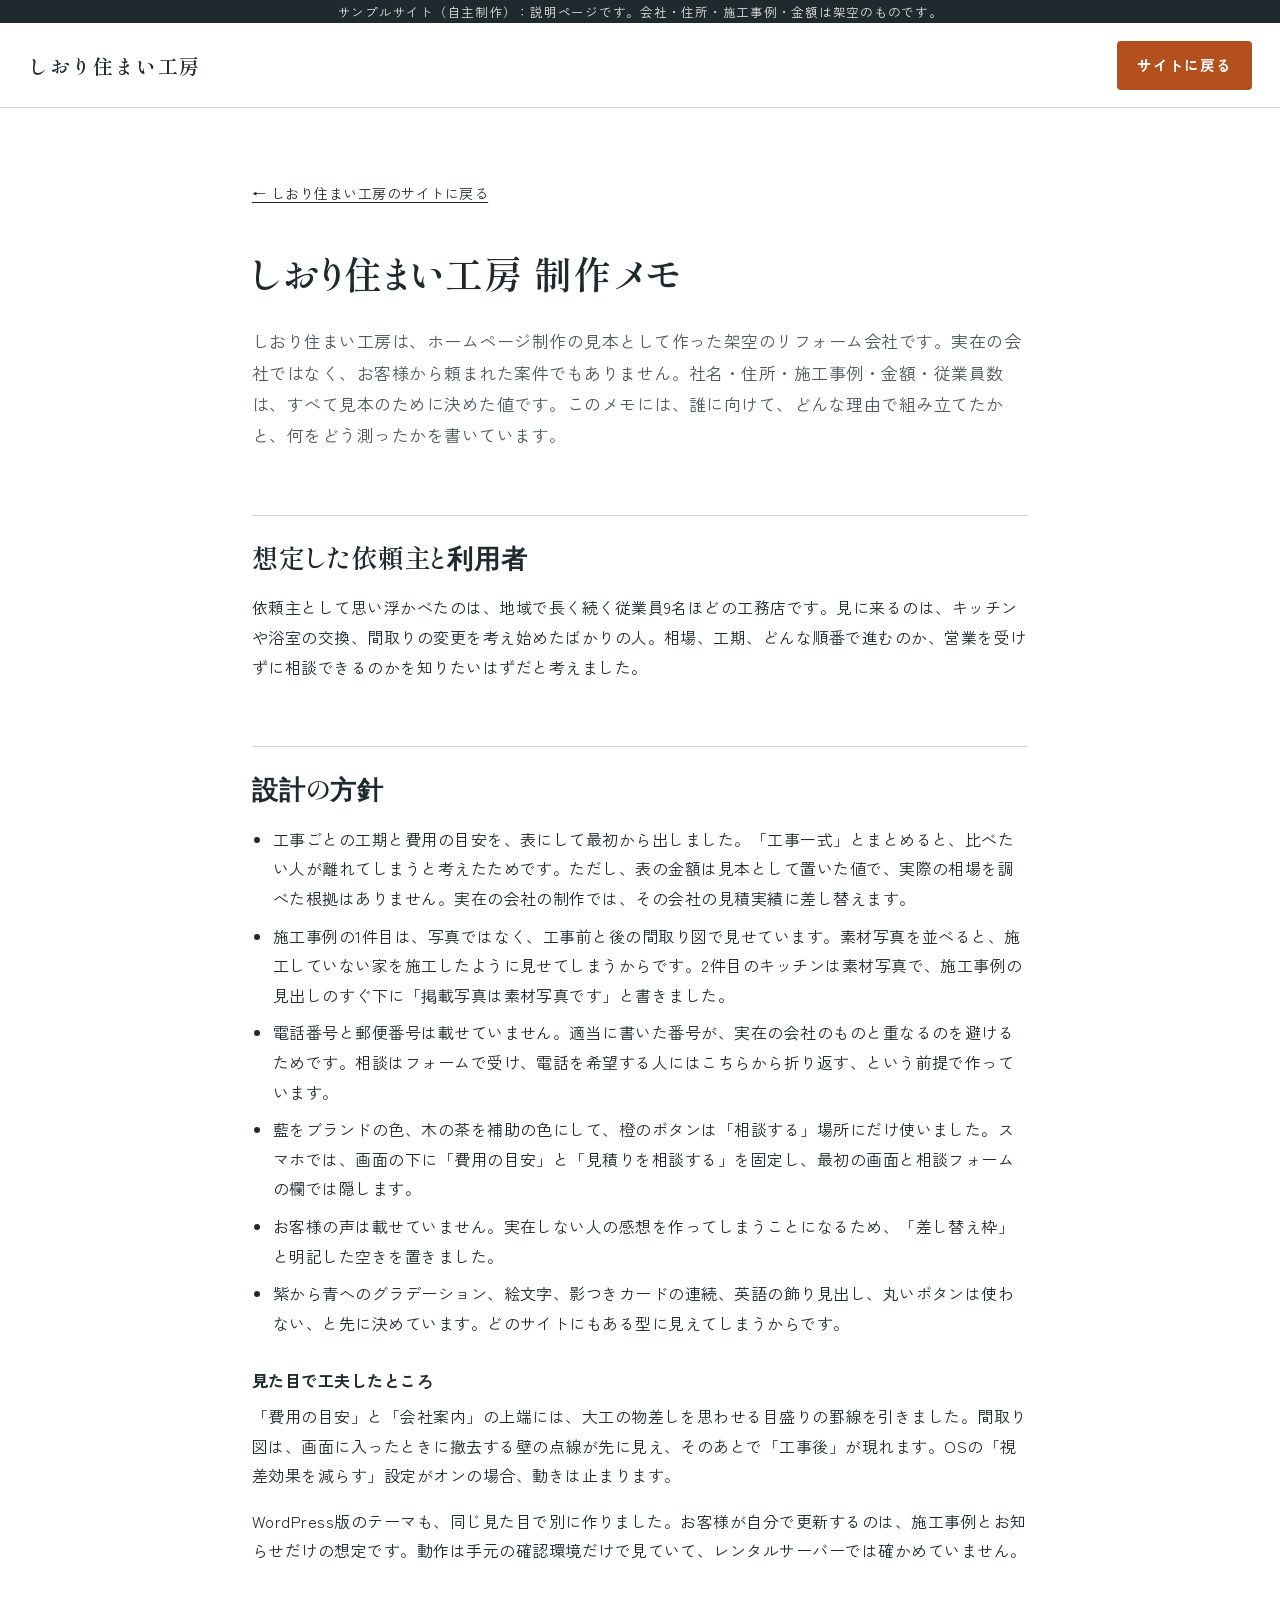
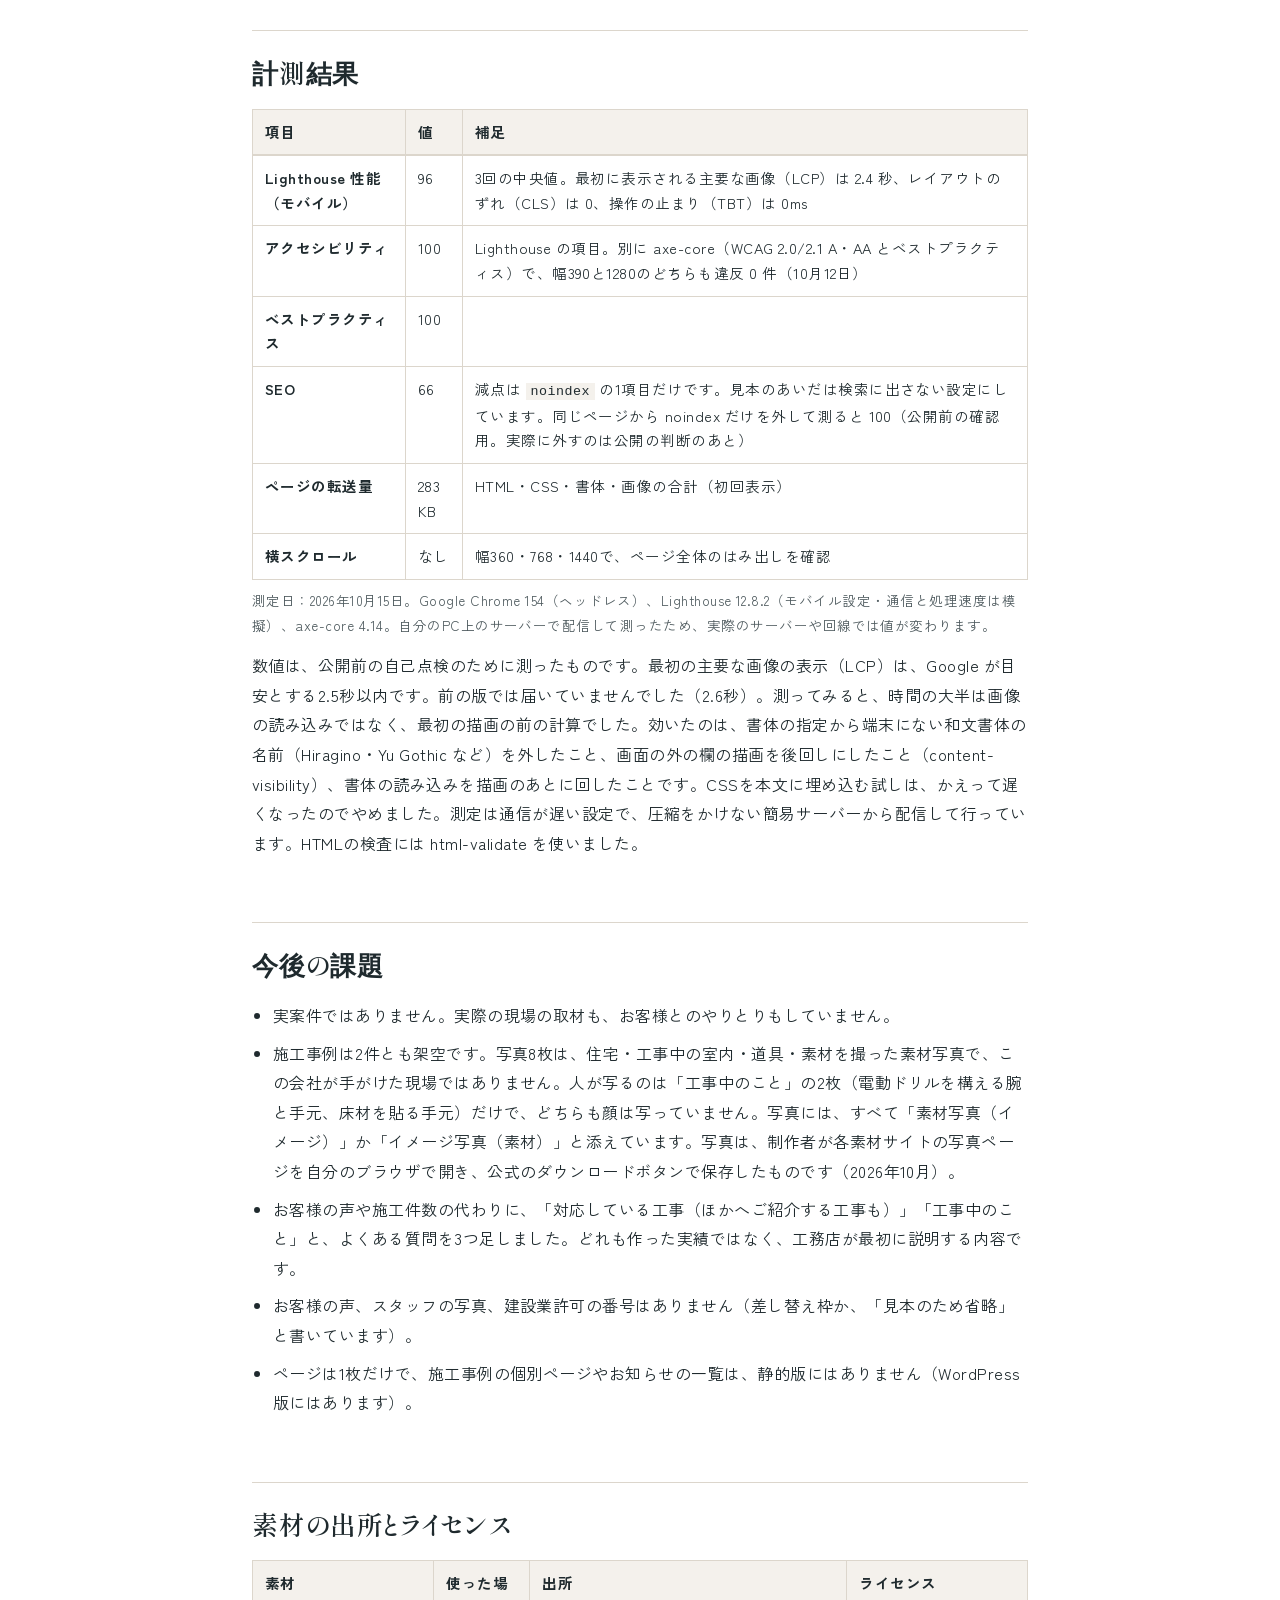
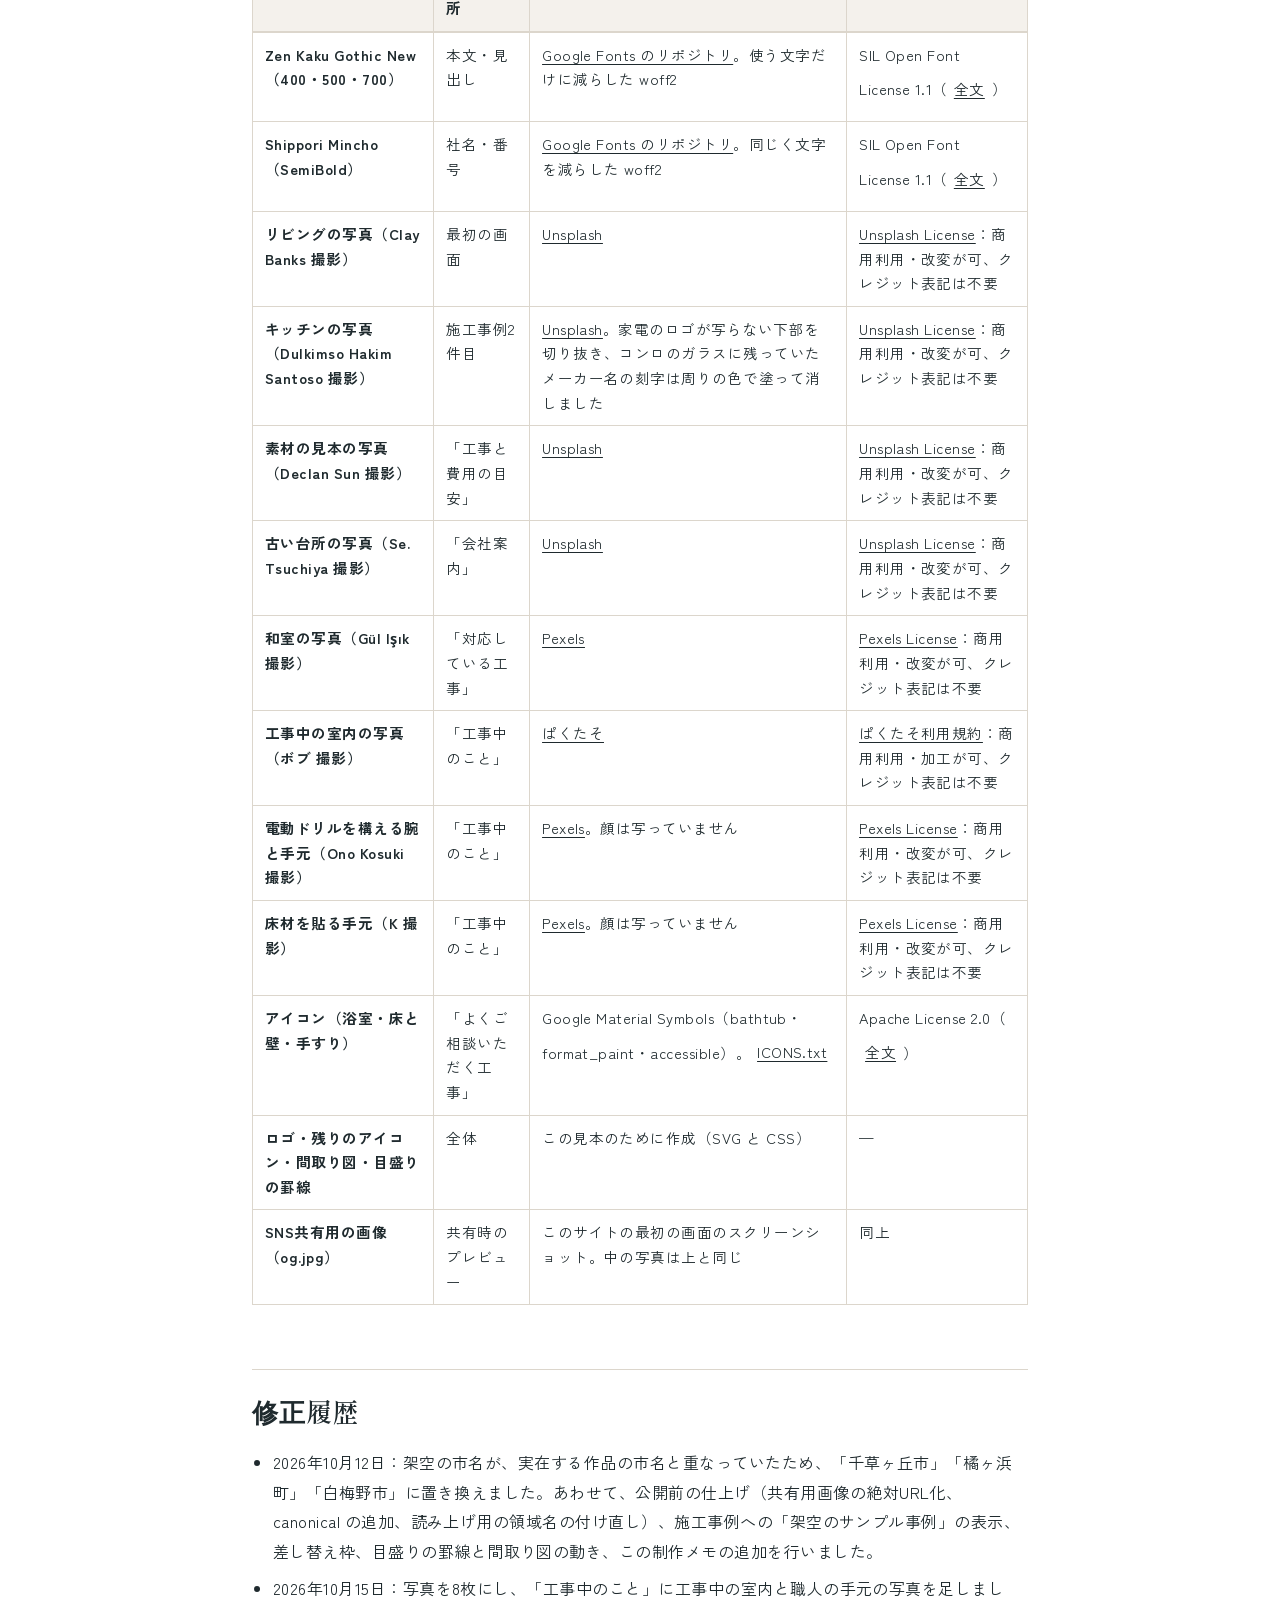
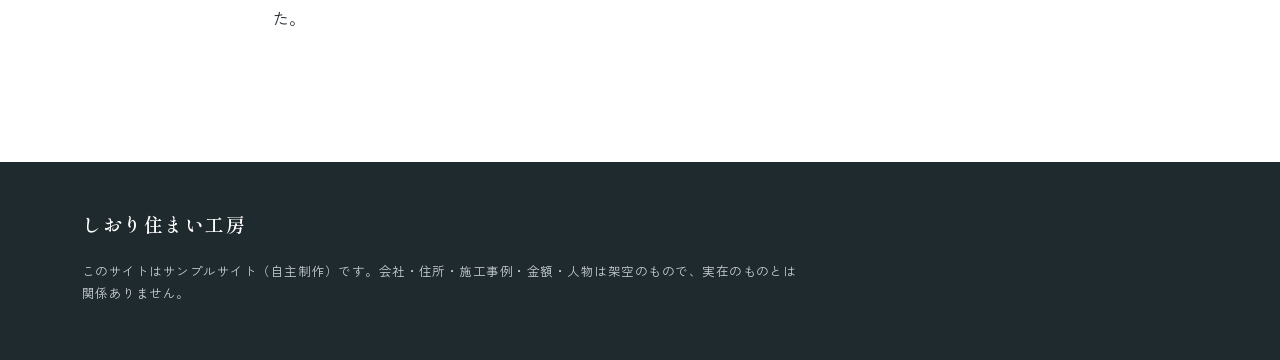
==== commit e666c11b: "Remove topic source paragraph from notes" ====
--- a/reform/notes/index.html
+++ b/reform/notes/index.html
@@ -22,7 +22,6 @@
 
 <h2>想定した依頼主と利用者</h2>
 <p>依頼主として思い浮かべたのは、地域で長く続く従業員9名ほどの工務店です。見に来るのは、キッチンや浴室の交換、間取りの変更を考え始めたばかりの人。相場、工期、どんな順番で進むのか、営業を受けずに相談できるのかを知りたいはずだと考えました。</p>
-<p>題材は、ココナラの公開依頼の分類から選んでいます。直近90日の、店舗や小規模事業者の新規制作・リニューアル95件のうち、会社・事務所のサイトが23件、来店予約型が19件でした（2026年10月9日の集計）。この見本は前者、もう一つのピラティスの見本は後者にあたります。</p>
 
 <h2>設計の方針</h2>
 <ul>
